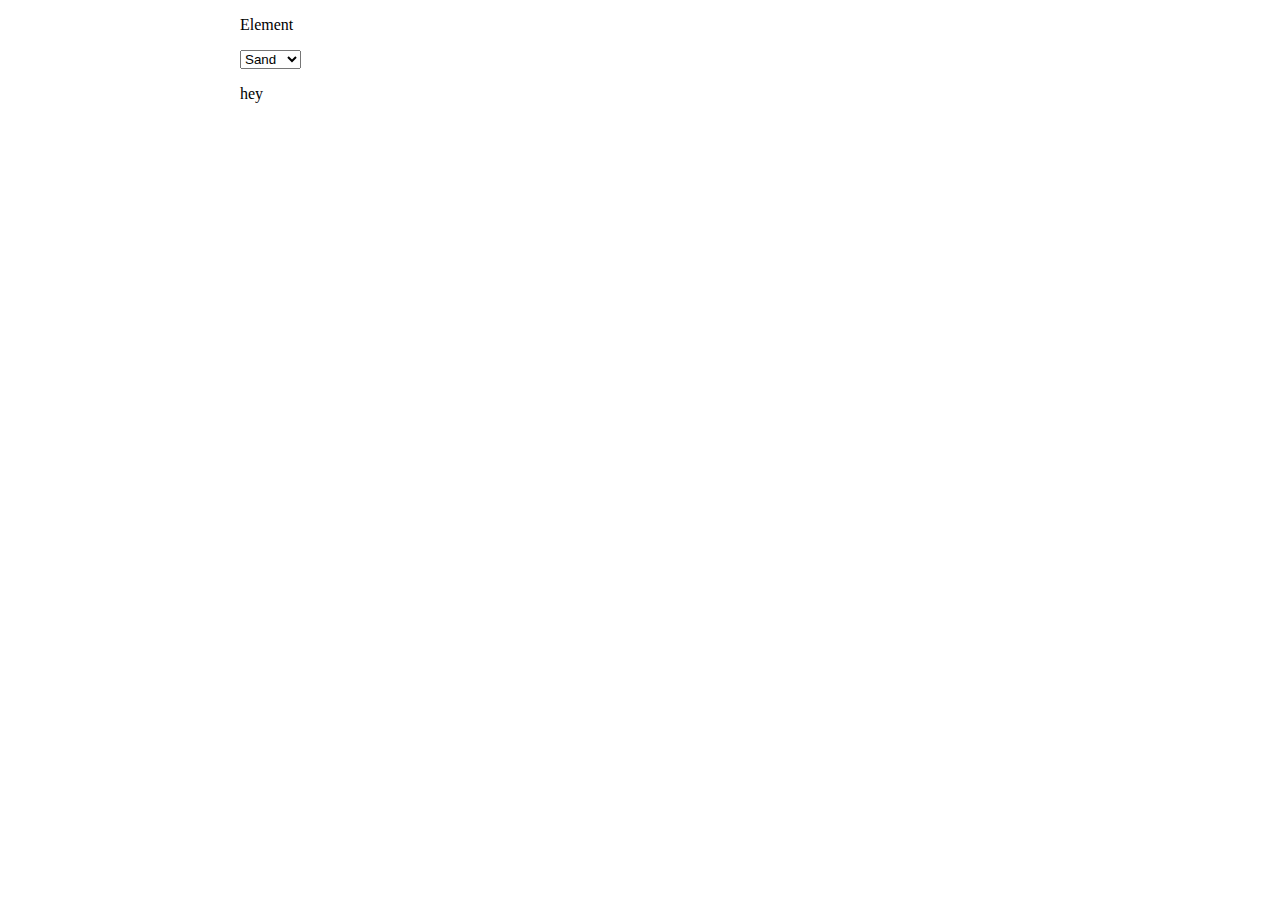
==== index.html @ 1a64e837 "Laptop work" ====
<!DOCTYPE html><html lang="en"><head>
    <script src="library/p5.js"></script>
    <link rel="stylesheet" type="text/css" href="style.css">
    <meta charset="utf-8">

  </head>
  <body>
    <script src="env.js"></script>
    <script src="particle.js"></script>
    <script src="sketch.js"></script>
    <p>Element</p>
		<select id="element">
		  <option value="sand">Sand</option>
		  <option value="rock">Rock</option>
      <option value="water">Water</option>
      <option value="steam">Steam</option>
      <option value="void">Void</option>
		</select>
    <p id="framerate">hey</p>
    <p id="total"></p>
    <div id="canvas-div"></div>
  </body>
</html>
---- style.css ----
html, body {
  margin-left: auto;
  margin-right: auto;
  width: 800px;
  padding: 0;
}
canvas {
  display: block;
}
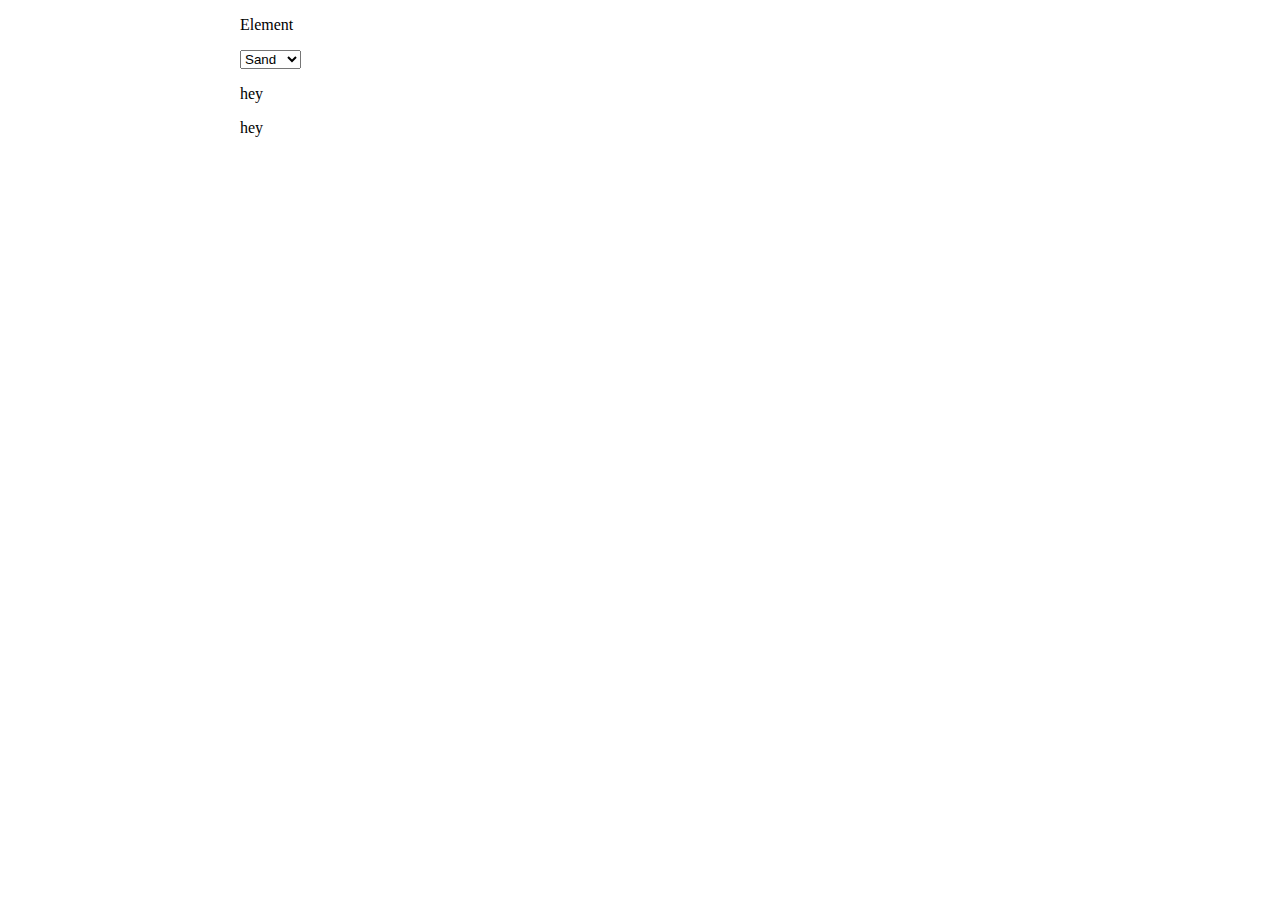
==== commit d0e4a4b6: "Second layer for movable particles" ====
--- a/index.html
+++ b/index.html
@@ -11,13 +11,15 @@
     <p>Element</p>
 		<select id="element">
 		  <option value="sand">Sand</option>
-		  <option value="rock">Rock</option>
+		  <option value="stone">Stone</option>
       <option value="water">Water</option>
       <option value="steam">Steam</option>
       <option value="void">Void</option>
 		</select>
     <p id="framerate">hey</p>
     <p id="total"></p>
+    <p id="posX">hey</p>
+    <p id="posY"></p>
     <div id="canvas-div"></div>
   </body>
 </html>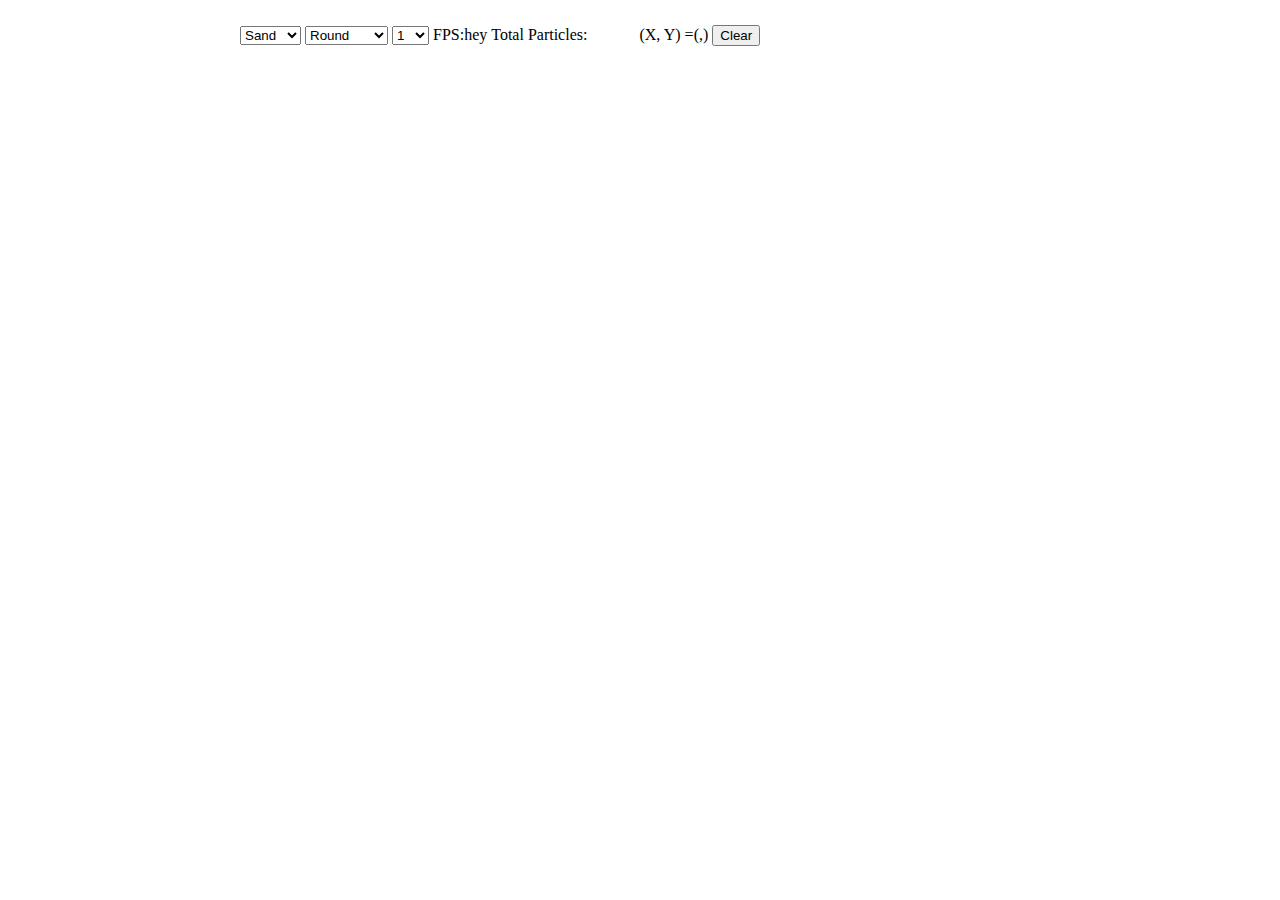
==== commit f4fbc0be: "Added UI elements" ====
--- a/index.html
+++ b/index.html
@@ -8,18 +8,27 @@
     <script src="env.js"></script>
     <script src="particle.js"></script>
     <script src="sketch.js"></script>
-    <p>Element</p>
-		<select id="element">
-		  <option value="sand">Sand</option>
-		  <option value="stone">Stone</option>
-      <option value="water">Water</option>
-      <option value="steam">Steam</option>
-      <option value="void">Void</option>
-		</select>
-    <p id="framerate">hey</p>
-    <p id="total"></p>
-    <p id="posX">hey</p>
-    <p id="posY"></p>
+	<select id="element">
+		<option value="sand">Sand</option>
+		<option value="stone">Stone</option>
+		<option value="water">Water</option>
+		<option value="steam">Steam</option>
+		<option value="void">Void</option>
+	</select>
+	<select id="brushChoice">
+		<option value="false">Round</option>
+		<option value="true">Rectangle</option>
+	</select>
+	<select id="brushSize">
+		<option value="1">1</option>
+		<option value="3">3</option>
+		<option value="5">5</option>
+		<option value="10">10</option>
+	</select>
+    <p>FPS:</p><p id="framerate">hey</p>
+    <p>Total Particles:</p><p id="total"></p>
+    <p>(X, Y) = </p><p>(</p><p id="posX"></p><p>,</p><p id="posY"></p><p>)</p>
+	<button onclick="resetGrid()">Clear</button>
     <div id="canvas-div"></div>
   </body>
 </html>--- a/style.css
+++ b/style.css
@@ -7,3 +7,20 @@
 canvas {
   display: block;
 }
+
+p {
+	display: inline-block;
+}
+
+div {
+	display: inline-block;
+}
+
+#posX , #posY{
+	background-color: lightsalmon;
+}
+
+#total{
+	background-color: lightblue;
+	width: 3em;
+}
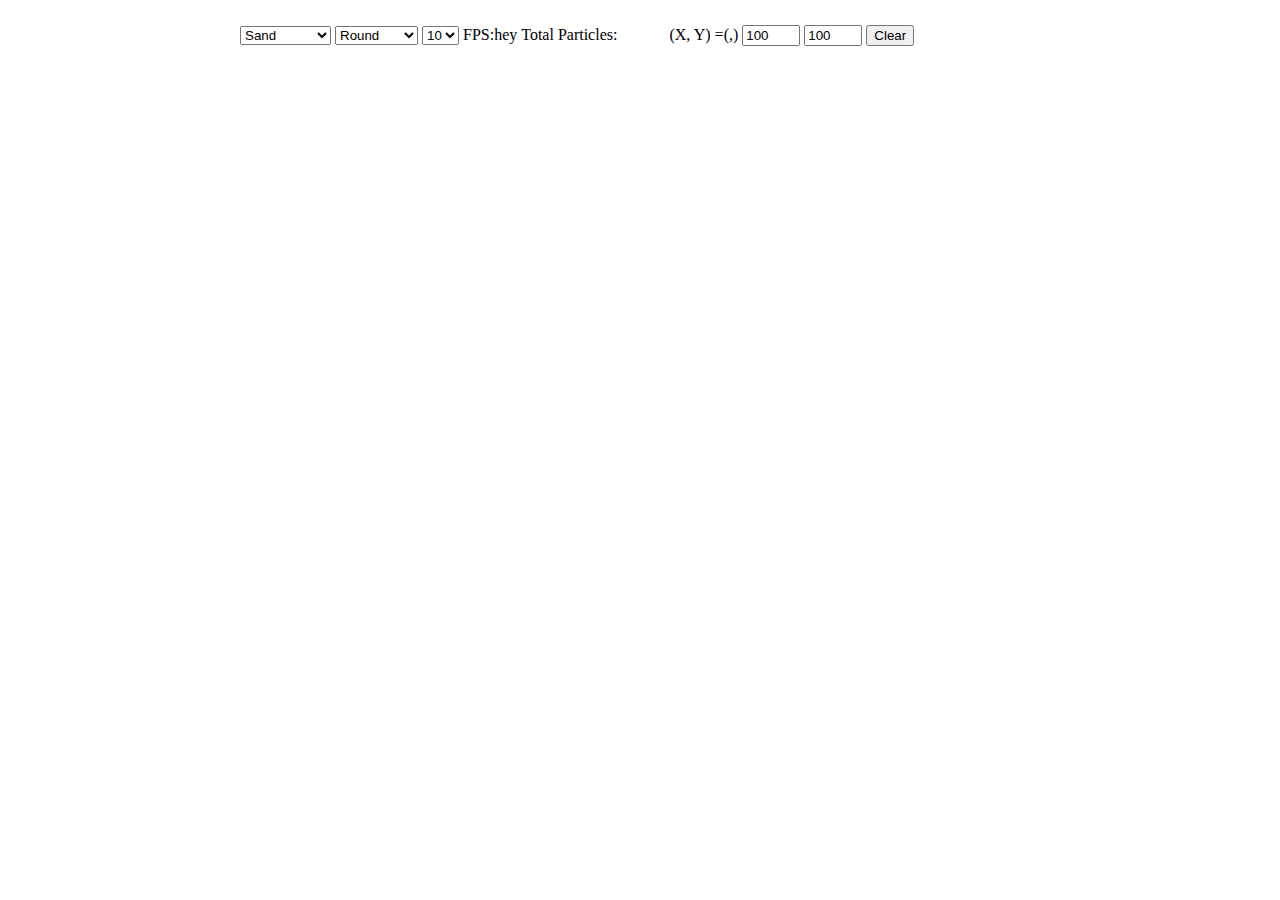
==== commit c7001494: "Big changes, added a lot of elements" ====
--- a/index.html
+++ b/index.html
@@ -7,12 +7,21 @@
   <body>
     <script src="env.js"></script>
     <script src="particle.js"></script>
+	<script src="var.js"></script>
     <script src="sketch.js"></script>
 	<select id="element">
 		<option value="sand">Sand</option>
 		<option value="stone">Stone</option>
+		<option value="wood">Wood</option>
 		<option value="water">Water</option>
 		<option value="steam">Steam</option>
+		<option value="fire">Fire</option>
+		<option value="dirt">Dirt</option>
+		<option value="oil">Oil</option>
+		<option value="gas">Gas</option>
+		<option value="acid">Acid</option>
+		<option value="gunpowder">Gunpowder</option>
+		<option value="lava">Lava</option>
 		<option value="void">Void</option>
 	</select>
 	<select id="brushChoice">
@@ -20,14 +29,16 @@
 		<option value="true">Rectangle</option>
 	</select>
 	<select id="brushSize">
-		<option value="1">1</option>
+		<option value="0">1</option>
 		<option value="3">3</option>
 		<option value="5">5</option>
-		<option value="10">10</option>
+		<option value="10" selected>10</option>
 	</select>
     <p>FPS:</p><p id="framerate">hey</p>
     <p>Total Particles:</p><p id="total"></p>
     <p>(X, Y) = </p><p>(</p><p id="posX"></p><p>,</p><p id="posY"></p><p>)</p>
+	<input type="text" id="gridWidth" value="100"></input>
+	<input type="text" id="gridHeight" value="100"></input>
 	<button onclick="resetGrid()">Clear</button>
     <div id="canvas-div"></div>
   </body>
--- a/style.css
+++ b/style.css
@@ -24,3 +24,7 @@
 	background-color: lightblue;
 	width: 3em;
 }
+
+#gridWidth, #gridHeight{
+  width: 50px;
+}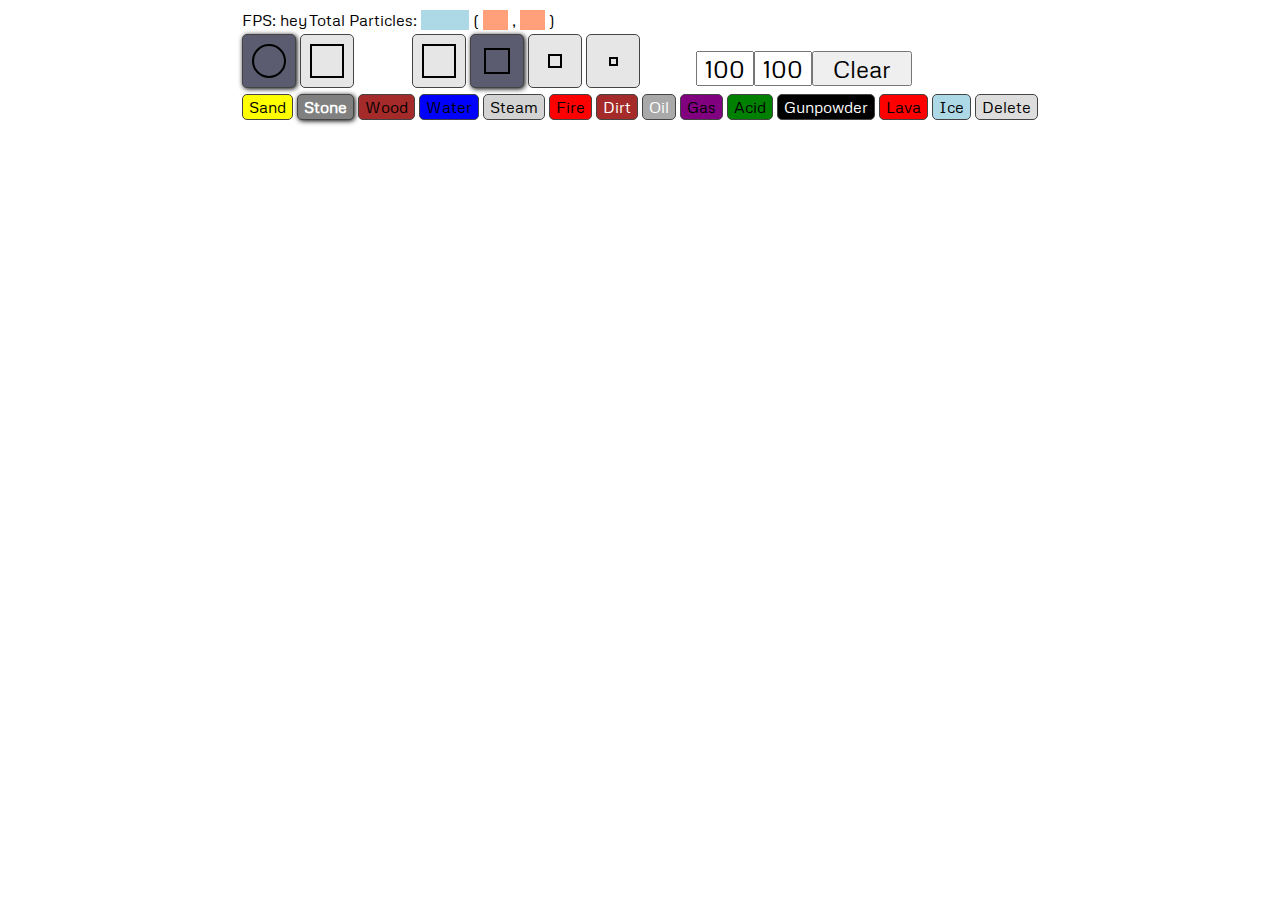
==== commit a902f885: "new UI" ====
--- a/index.html
+++ b/index.html
@@ -9,7 +9,7 @@
     <script src="particle.js"></script>
 	<script src="var.js"></script>
     <script src="sketch.js"></script>
-	<select id="element">
+	<!-- <select id="element">
 		<option value="sand">Sand</option>
 		<option value="stone">Stone</option>
 		<option value="wood">Wood</option>
@@ -22,24 +22,78 @@
 		<option value="acid">Acid</option>
 		<option value="gunpowder">Gunpowder</option>
 		<option value="lava">Lava</option>
+		<option value="ice">Ice</option>
 		<option value="void">Void</option>
-	</select>
-	<select id="brushChoice">
-		<option value="false">Round</option>
-		<option value="true">Rectangle</option>
-	</select>
-	<select id="brushSize">
-		<option value="0">1</option>
-		<option value="3">3</option>
-		<option value="5">5</option>
-		<option value="10" selected>10</option>
-	</select>
-    <p>FPS:</p><p id="framerate">hey</p>
-    <p>Total Particles:</p><p id="total"></p>
-    <p>(X, Y) = </p><p>(</p><p id="posX"></p><p>,</p><p id="posY"></p><p>)</p>
-	<input type="text" id="gridWidth" value="100"></input>
-	<input type="text" id="gridHeight" value="100"></input>
-	<button onclick="resetGrid()">Clear</button>
+	</select> -->
+	<div class="data">
+		<p>FPS:</p><p id="framerate">hey</p>
+		<p>Total Particles:</p><p id="total"></p>
+		<p>(</p><p id="posX"></p><p>,</p><p id="posY"></p><p>)</p>
+	</div>
+	<br>
+	<div class="brush-select">
+		<input type="radio" id="round-radio" name="brushChoice" value="round" checked>
+		<label for="round-radio">
+			<span id="round-span"></span>
+		</label>
+		<input type="radio" id="rect-radio" name="brushChoice" value="rect">
+		<label for="rect-radio">
+			<span id="rect-span"></span>
+		</label>
+	</div>
+	<div class="brush-size" id="brush-size">
+		<input type="radio" id="size-10" name="brushSize" value="10">
+		<label for="size-10">
+			<span id="size-10-span"></span>
+		</label>
+		<input type="radio" id="size-5" name="brushSize" value="5"checked>
+		<label for="size-5">
+			<span id="size-5-span"></span>
+		</label>
+		<input type="radio" id="size-3" name="brushSize" value="3">
+		<label for="size-3">
+			<span id="size-3-span"></span>
+		</label>
+		<input type="radio" id="size-1" name="brushSize" value="0">
+		<label for="size-1">
+			<span id="size-1-span"></span>
+		</label>
+	</div>
+	<div class="reset-button">
+		<input type="text" id="gridWidth" value="100"></input>
+		<input type="text" id="gridHeight" value="100"></input>
+		<button id="reset-button" onclick="resetGrid()">Clear</button>
+	</div>
+	<div class="radio-button">
+		<input type="radio" id="sand" name="element" value="sand">
+		<label id="sand-label" for="sand">Sand</label>
+		<input type="radio" id="stone"name="element" value="stone" checked>
+		<label id="stone-label" for="stone">Stone</label>
+		<input type="radio" id="wood" name="element" value="wood">
+		<label id="wood-label"for="wood">Wood</label>
+		<input type="radio" id="water" name="element" value="water">
+		<label id="water-label" for="water">Water</label>
+		<input type="radio" id="steam" name="element" value="steam">
+		<label id="steam-label" for="steam">Steam</label>
+		<input type="radio" id="fire" name="element" value="fire">
+		<label id="fire-label" for="fire">Fire</label>
+		<input type="radio" id="dirt" name="element" value="dirt">
+		<label id="dirt-label" for="dirt">Dirt</label>
+		<input type="radio" id="oil" name="element" value="oil">
+		<label id="oil-label" for="oil">Oil</label>
+		<input type="radio" id="gas" name="element" value="gas">
+		<label id="gas-label" for="gas">Gas</label>
+		<input type="radio" id="acid" name="element" value="acid">
+		<label id="acid-label" for="acid">Acid</label>
+		<input type="radio" id="gunpowder" name="element" value="gunpowder">
+		<label id="gunpowder-label" for="gunpowder">Gunpowder</label>
+		<input type="radio" id="lava" name="element" value="lava">
+		<label id="lava-label" for="lava">Lava</label>
+		<input type="radio" id="ice" name="element" value="ice">
+		<label id="ice-label" for="ice">Ice</label>
+		<input type="radio" id="void" name="element" value="void">
+		<label for="void">Delete</label>
+	</div>
     <div id="canvas-div"></div>
   </body>
 </html>--- a/style.css
+++ b/style.css
@@ -1,23 +1,44 @@
+@import url('https://fonts.googleapis.com/css2?family=Metrophobic&display=swap');
+
+:root{
+	--sand-color: yellow;
+	--stone-color: gray;
+	--wood-color: brown;
+	--water-color: blue;
+	--steam-color: lightgray;
+	--fire-color: red;
+	--dirt-color: brown;
+	--oil-color: darkgrey;
+	--gas-color: purple;
+	--acid-color: green;
+	--gunpowder-color: black;
+	--lava-color: red;
+	--ice-color: lightblue;
+}
+
 html, body {
-  margin-left: auto;
-  margin-right: auto;
-  width: 800px;
-  padding: 0;
-}
+	font-family: 'Metrophobic', sans-serif;
+    font-size: 16px;
+	margin-left: auto;
+	margin-right: auto;
+	width: 800px;
+	padding: 0;
+}
+
 canvas {
-  display: block;
-}
-
-p {
-	display: inline-block;
+  display: flex;
 }
 
 div {
-	display: inline-block;
+	display: inline-flex;
 }
 
 #posX , #posY{
 	background-color: lightsalmon;
+}
+
+#framerate, #posX, #posY{
+	width: 25px;
 }
 
 #total{
@@ -25,6 +46,164 @@
 	width: 3em;
 }
 
-#gridWidth, #gridHeight{
+p {
+	margin:2px;
+}
+
+#gridWidth, #gridHeight, #reset-button{
   width: 50px;
-}+  font-size: 24px;
+  font-family: 'Metrophobic', sans-serif;
+  text-align: center;
+}
+
+.reset-button{
+	padding-left: 50px;
+}
+
+#reset-button{
+	width:100px;
+}
+.radio-button, .brush-select, .brush-size{
+	display: inline-flex;
+}
+
+.radio-button{
+	padding-top: 2px;
+	padding-bottom: 2px;
+}
+
+.brush-size{
+	padding-left: 50px;
+}
+.radio-button input[type="radio"], .brush-select input[type="radio"], .brush-size input[type="radio"]{
+	opacity: 0;
+	position: fixed;
+	width: 0;
+}
+
+.radio-button label, .brush-select label, .brush-size label{
+	display: inline-block;
+	background-color: #ddd;
+	padding: 2px 6px;
+    border: 1px solid #444;
+    border-radius: 5px;
+	user-select: none; 
+	margin: 2px;
+}
+
+.brush-select label, .brush-size label{
+	width: 50px;
+	height: 50px;
+	padding: 1px;
+	margin: 2px;
+	display: flex;
+	justify-content: center;
+	align-items: center;
+	background-color: hsl(0, 0%, 90%);
+}
+
+.radio-button input[type="radio"]:checked + label {
+	font-weight: bolder;
+	background-color: hsl(240, 10%, 40%);;
+	box-shadow: 1px 1px 5px black;
+}
+
+.brush-select input[type="radio"]:checked + label, .brush-size input[type="radio"]:checked + label{
+	background-color: hsl(240, 10%, 40%);
+	box-shadow: 1px 1px 5px black;
+}
+
+#rect-span, #round-span, #size-1-span, #size-3-span, #size-5-span, #size-10-span{
+	width: 30px;
+	height: 30px;
+    border: 2px solid black;
+}
+
+#round-span{
+	border-radius: 100%;
+}
+
+#size-1{
+	padding-left:20px;
+}
+
+#size-1-span {
+	width: 10%;
+	height: 10%;
+}
+
+#size-3-span {
+	width: 20%;
+	height: 20%;
+}
+
+#size-5-span {
+	width: 45%;
+	height: 45%;
+}
+
+#size-10-span {
+	width: 60%;
+	height: 60%;
+}
+
+#gunpowder-label, #dirt-label, #oil-label, #stone-label{
+	color:white;
+}
+
+.radio-button input[type="radio"]:hover + label {
+	box-shadow: 1px 1px 5px;
+}
+
+#sand-label{
+	background-color: var(--sand-color);
+}
+
+#stone-label{
+	background-color: var(--stone-color);
+}
+
+#wood-label{
+	background-color: var(--wood-color);
+}
+
+#water-label{
+	background-color: var(--water-color);
+}
+
+#steam-label{
+	background-color: var(--steam-color);
+}
+
+#fire-label{
+	background-color: var(--fire-color);
+}
+
+#dirt-label{
+	background-color: var(--dirt-color);
+}
+
+#oil-label{
+	background-color: var(--oil-color);
+}
+
+#gas-label{
+	background-color: var(--gas-color);
+}
+
+#acid-label{
+	background-color: var(--acid-color);
+}
+
+#gunpowder-label{
+	background-color: var(--gunpowder-color);
+}
+
+#lava-label{
+	background-color: var(--lava-color);
+}
+
+#ice-label{
+	background-color: var(--ice-color);
+}
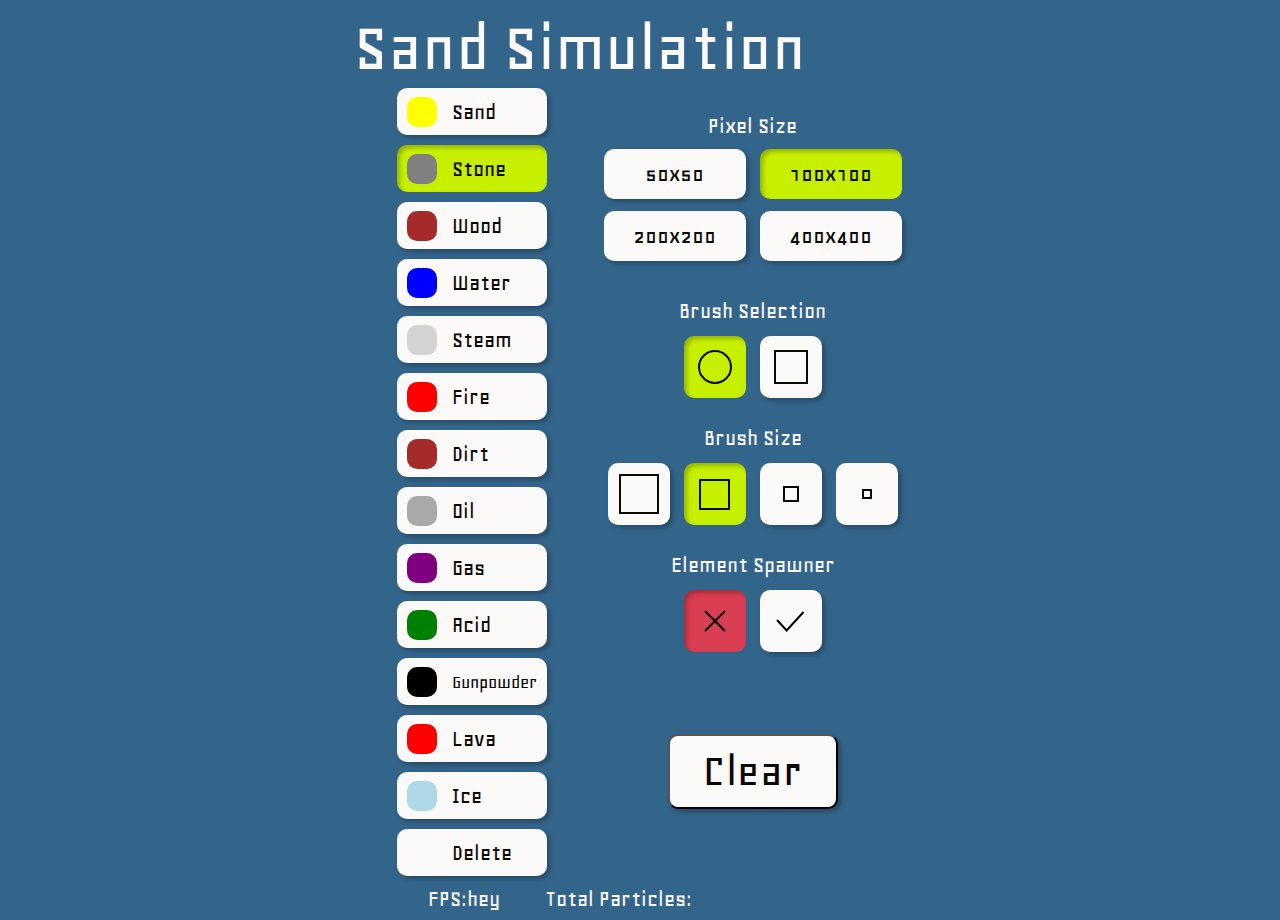
==== commit ef5bf2c3: "Added new permanent UI" ====
--- a/index.html
+++ b/index.html
@@ -9,91 +9,169 @@
     <script src="particle.js"></script>
 	<script src="var.js"></script>
     <script src="sketch.js"></script>
-	<!-- <select id="element">
-		<option value="sand">Sand</option>
-		<option value="stone">Stone</option>
-		<option value="wood">Wood</option>
-		<option value="water">Water</option>
-		<option value="steam">Steam</option>
-		<option value="fire">Fire</option>
-		<option value="dirt">Dirt</option>
-		<option value="oil">Oil</option>
-		<option value="gas">Gas</option>
-		<option value="acid">Acid</option>
-		<option value="gunpowder">Gunpowder</option>
-		<option value="lava">Lava</option>
-		<option value="ice">Ice</option>
-		<option value="void">Void</option>
-	</select> -->
-	<div class="data">
-		<p>FPS:</p><p id="framerate">hey</p>
-		<p>Total Particles:</p><p id="total"></p>
-		<p>(</p><p id="posX"></p><p>,</p><p id="posY"></p><p>)</p>
+	<div class="title-container">
+		<span>Sand Simulation</span>
 	</div>
-	<br>
-	<div class="brush-select">
-		<input type="radio" id="round-radio" name="brushChoice" value="round" checked>
-		<label for="round-radio">
-			<span id="round-span"></span>
-		</label>
-		<input type="radio" id="rect-radio" name="brushChoice" value="rect">
-		<label for="rect-radio">
-			<span id="rect-span"></span>
-		</label>
+	<div class="content-container">
+		<div class="left-container">
+			<div class="radio-button">
+				<input type="radio" id="sand" name="element" value="sand">
+				<label id="sand-label" for="sand">
+					<div class="element-rect"></div>
+					<div class="text-button-left">Sand</div>
+				</label>
+				<input type="radio" id="stone"name="element" value="stone" checked>
+				<label id="stone-label" for="stone">
+					<div class="element-rect"></div>
+					<div class="text-button-left">Stone</div>
+				</label>
+				<input type="radio" id="wood" name="element" value="wood">
+				<label id="wood-label"for="wood">
+					<div class="element-rect"></div>
+					<div class="text-button-left">Wood</div>
+				</label>
+				<input type="radio" id="water" name="element" value="water">
+				<label id="water-label" for="water">
+					<div class="element-rect"></div>
+					<div class="text-button-left">Water</div>
+				</label>
+				<input type="radio" id="steam" name="element" value="steam">
+				<label id="steam-label" for="steam">
+					<div class="element-rect"></div>
+					<div class="text-button-left">Steam</div>
+				</label>
+				<input type="radio" id="fire" name="element" value="fire">
+				<label id="fire-label" for="fire">
+					<div class="element-rect"></div>
+					<div class="text-button-left">Fire</div>
+				</label>
+				<input type="radio" id="dirt" name="element" value="dirt">
+				<label id="dirt-label" for="dirt">
+					<div class="element-rect"></div>
+					<div class="text-button-left">Dirt</div>
+				</label>
+				<input type="radio" id="oil" name="element" value="oil">
+				<label id="oil-label" for="oil">
+					<div class="element-rect"></div>
+					<div class="text-button-left">Oil</div>
+				</label>
+				<input type="radio" id="gas" name="element" value="gas">
+				<label id="gas-label" for="gas">
+					<div class="element-rect"></div>
+					<div class="text-button-left">Gas</div>
+				</label>
+				<input type="radio" id="acid" name="element" value="acid">
+				<label id="acid-label" for="acid">
+					<div class="element-rect"></div>
+					<div class="text-button-left">Acid</div>
+				</label>
+				<input type="radio" id="gunpowder" name="element" value="gunpowder">
+				<label id="gunpowder-label" for="gunpowder">
+					<div class="element-rect"></div>
+					<div class="text-button-left">Gunpowder</div>
+				</label>
+				<input type="radio" id="lava" name="element" value="lava">
+				<label id="lava-label" for="lava">
+					<div class="element-rect"></div>
+					<div class="text-button-left">Lava</div>
+				</label>
+				<input type="radio" id="ice" name="element" value="ice">
+				<label id="ice-label" for="ice">
+					<div class="element-rect"></div>
+					<div class="text-button-left">Ice</div>
+				</label>
+				<input type="radio" id="void" name="element" value="void">
+					<label for="void">
+						<div class="element-rect"></div>
+						<div class="text-button-left">Delete</div>
+					</label>
+			</div>
+		</div>
+		<div class="middle-container">
+			<div id="canvas-div"></div>
+		</div>
+		<div class="right-container">
+			<div class="right-container-title">Pixel Size</div>
+			<div class="pixel-size">
+				<div class="left-side">
+					<input type="radio" id="50" name="pixelSize" value="50">
+					<label id="50-label" for="50">
+						<div>50x50</div>
+					</label>
+					<input type="radio" id="200" name="pixelSize" value="200">
+					<label id="200-label" for="200">
+						<div>200x200</div>
+					</label>
+				</div>
+				<div class="right-side">
+					<input type="radio" id="100" name="pixelSize" value="100" checked>
+					<label id="100-label" for="100">
+						<div>100x100</div>
+					</label>
+					<input type="radio" id="400" name="pixelSize" value="400">
+					<label id="400-label" for="400">
+						<div>400x400</div>
+					</label>
+				</div>
+			</div>
+			<div class="right-container-title">Brush Selection</div>
+			<div class="brush-select">
+				<input type="radio" id="round-radio" name="brushChoice" value="round" checked>
+				<label for="round-radio">
+					<span id="round-span"></span>
+				</label>
+				<input type="radio" id="rect-radio" name="brushChoice" value="rect">
+				<label for="rect-radio">
+					<span id="rect-span"></span>
+				</label>
+			</div>
+			<div class="right-container-title">Brush Size</div>
+			<div class="brush-size" id="brush-size">
+				<input type="radio" id="size-10" name="brushSize" value="10">
+				<label for="size-10">
+					<span id="size-10-span"></span>
+				</label>
+				<input type="radio" id="size-5" name="brushSize" value="5"checked>
+				<label for="size-5">
+					<span id="size-5-span"></span>
+				</label>
+				<input type="radio" id="size-3" name="brushSize" value="3">
+				<label for="size-3">
+					<span id="size-3-span"></span>
+				</label>
+				<input type="radio" id="size-1" name="brushSize" value="0">
+				<label for="size-1">
+					<span id="size-1-span"></span>
+				</label>
+			</div>
+			<div class="right-container-title">Element Spawner</div>
+			<div class="brush-select">
+				<input type="radio" id="no-radio" name="elementSpawner" value="false" checked>
+				<label for="no-radio">
+					<svg width="22" height="22" viewBox="0 0 22 22" fill="none" xmlns="http://www.w3.org/2000/svg">
+						<path d="M1 21L11 11M21 1L11 11M11 11L1 1L21 21" stroke="black" stroke-width="2"/>
+						</svg>	
+				</label>
+				<input type="radio" id="yes-radio" name="elementSpawner" value="true">
+				<label for="yes-radio">
+					<svg width="29" height="21" viewBox="0 0 29 21" fill="none" xmlns="http://www.w3.org/2000/svg">
+						<path d="M1 9L10.6111 19.5L27.5 1" stroke="black" stroke-width="2"/>
+						</svg>
+						
+				</label>
+			</div>
+			<div class="reset-button">
+				<button id="reset-button" onclick="resetGrid()">Clear</button>
+			</div>
+		</div>
 	</div>
-	<div class="brush-size" id="brush-size">
-		<input type="radio" id="size-10" name="brushSize" value="10">
-		<label for="size-10">
-			<span id="size-10-span"></span>
-		</label>
-		<input type="radio" id="size-5" name="brushSize" value="5"checked>
-		<label for="size-5">
-			<span id="size-5-span"></span>
-		</label>
-		<input type="radio" id="size-3" name="brushSize" value="3">
-		<label for="size-3">
-			<span id="size-3-span"></span>
-		</label>
-		<input type="radio" id="size-1" name="brushSize" value="0">
-		<label for="size-1">
-			<span id="size-1-span"></span>
-		</label>
+	<div class="meta-data">
+		<div>
+			FPS:<span id="framerate">hey</span>
+			Total Particles:<span id="total"></span>
+		</div>
 	</div>
-	<div class="reset-button">
-		<input type="text" id="gridWidth" value="100"></input>
-		<input type="text" id="gridHeight" value="100"></input>
-		<button id="reset-button" onclick="resetGrid()">Clear</button>
-	</div>
-	<div class="radio-button">
-		<input type="radio" id="sand" name="element" value="sand">
-		<label id="sand-label" for="sand">Sand</label>
-		<input type="radio" id="stone"name="element" value="stone" checked>
-		<label id="stone-label" for="stone">Stone</label>
-		<input type="radio" id="wood" name="element" value="wood">
-		<label id="wood-label"for="wood">Wood</label>
-		<input type="radio" id="water" name="element" value="water">
-		<label id="water-label" for="water">Water</label>
-		<input type="radio" id="steam" name="element" value="steam">
-		<label id="steam-label" for="steam">Steam</label>
-		<input type="radio" id="fire" name="element" value="fire">
-		<label id="fire-label" for="fire">Fire</label>
-		<input type="radio" id="dirt" name="element" value="dirt">
-		<label id="dirt-label" for="dirt">Dirt</label>
-		<input type="radio" id="oil" name="element" value="oil">
-		<label id="oil-label" for="oil">Oil</label>
-		<input type="radio" id="gas" name="element" value="gas">
-		<label id="gas-label" for="gas">Gas</label>
-		<input type="radio" id="acid" name="element" value="acid">
-		<label id="acid-label" for="acid">Acid</label>
-		<input type="radio" id="gunpowder" name="element" value="gunpowder">
-		<label id="gunpowder-label" for="gunpowder">Gunpowder</label>
-		<input type="radio" id="lava" name="element" value="lava">
-		<label id="lava-label" for="lava">Lava</label>
-		<input type="radio" id="ice" name="element" value="ice">
-		<label id="ice-label" for="ice">Ice</label>
-		<input type="radio" id="void" name="element" value="void">
-		<label for="void">Delete</label>
-	</div>
-    <div id="canvas-div"></div>
+
+
   </body>
 </html>--- a/style.css
+++ b/style.css
@@ -1,4 +1,4 @@
-@import url('https://fonts.googleapis.com/css2?family=Metrophobic&display=swap');
+@import url('https://fonts.googleapis.com/css2?family=Geo&display=swap');
 
 :root{
 	--sand-color: yellow;
@@ -14,110 +14,171 @@
 	--gunpowder-color: black;
 	--lava-color: red;
 	--ice-color: lightblue;
-}
-
-html, body {
-	font-family: 'Metrophobic', sans-serif;
-    font-size: 16px;
+
+	--background-color: #33658A;
+	--default-white-color: #FCFAF9;
+	--default-black-color: #0A0903;
+	--select-color: #C7EF00;
+	--default-red-color: #DA3E52;
+	--shadow-color: rgba(0, 0, 0, 0.25);
+	--hover-color: yellow;
+}
+
+html, body, button {
+	font-family: 'Geo', sans-serif;
+    font-size: 24px;
+	background-color: var(--background-color);
+	color: var(--default-black-color);
+}
+
+.title-container{
+	display: flex;
+	justify-content: center;
 	margin-left: auto;
 	margin-right: auto;
-	width: 800px;
-	padding: 0;
-}
-
-canvas {
-  display: flex;
-}
-
-div {
-	display: inline-flex;
-}
-
-#posX , #posY{
-	background-color: lightsalmon;
-}
-
-#framerate, #posX, #posY{
-	width: 25px;
-}
-
-#total{
-	background-color: lightblue;
-	width: 3em;
-}
-
-p {
-	margin:2px;
-}
-
-#gridWidth, #gridHeight, #reset-button{
-  width: 50px;
-  font-size: 24px;
-  font-family: 'Metrophobic', sans-serif;
-  text-align: center;
-}
-
-.reset-button{
-	padding-left: 50px;
-}
-
-#reset-button{
-	width:100px;
-}
-.radio-button, .brush-select, .brush-size{
-	display: inline-flex;
-}
-
-.radio-button{
-	padding-top: 2px;
-	padding-bottom: 2px;
-}
-
-.brush-size{
-	padding-left: 50px;
-}
-.radio-button input[type="radio"], .brush-select input[type="radio"], .brush-size input[type="radio"]{
+	color: var(--default-white-color);
+	font-size: 72px;
+}
+
+.left-container, .right-container {
+	display: block;
+}
+
+.right-container, .middle-container, .left-container{
+	margin-left: 25px;
+}
+
+.content-container{
+	display: flex;
+	margin-left: auto;
+	margin-right: auto;
+	justify-content: center;
+}
+
+.meta-data{
+	display: flex;
+	color: var(--default-white-color);
+	justify-content: center;
+}
+
+.meta-data span {
+	padding-right: 40px;
+}
+
+.meta-data div {
+	margin-right: 120px;
+}
+
+input[type="radio"] {
 	opacity: 0;
 	position: fixed;
 	width: 0;
 }
 
-.radio-button label, .brush-select label, .brush-size label{
-	display: inline-block;
-	background-color: #ddd;
-	padding: 2px 6px;
-    border: 1px solid #444;
-    border-radius: 5px;
-	user-select: none; 
-	margin: 2px;
+label, .reset-button button {
+	display: flex;
+	background-color: var(--default-white-color);
+    border-radius: 10px;
+	user-select: none;
+	box-shadow: 3px 3px 4px var(--shadow-color);
+}
+
+.reset-button {
+	margin-top:80px;
+}
+
+.reset-button-mobile button{
+	background-color: var(--default-white-color);
+	border-radius: 10px;
+}
+
+.reset-button button{
+	width:170px;
+	height:75px;
+	font-size: 48px;
+	align-items: center;
+	justify-content: center;
+}
+
+.radio-button label, .reset-button-mobile button{
+	width: 150px;
+	height: 47px;
+	align-items: center;
+	margin-bottom: 10px;
+}
+
+.element-rect{
+	width: 30px;
+	height: 30px;
+	margin-left: 10px;
+	margin-right: 15px;
+	border-radius: 10px;
 }
 
 .brush-select label, .brush-size label{
-	width: 50px;
-	height: 50px;
+	width: 60px;
+	height: 60px;
 	padding: 1px;
 	margin: 2px;
 	display: flex;
 	justify-content: center;
 	align-items: center;
-	background-color: hsl(0, 0%, 90%);
-}
-
-.radio-button input[type="radio"]:checked + label {
-	font-weight: bolder;
-	background-color: hsl(240, 10%, 40%);;
-	box-shadow: 1px 1px 5px black;
-}
-
-.brush-select input[type="radio"]:checked + label, .brush-size input[type="radio"]:checked + label{
-	background-color: hsl(240, 10%, 40%);
-	box-shadow: 1px 1px 5px black;
+	background-color: var(--default-white-color)
+}
+
+.pixel-size label{
+	width: 142px;
+	height: 50px;
+	/* padding-top: 5px;
+	padding-bottom: 5px; */
+	justify-content: space-evenly;
+	align-items: center;
+	margin-bottom: 12px;
+}
+
+.brush-size label, .brush-select label, .left-side, .right-side{
+	margin-left: 7px;
+	margin-right: 7px;
+}
+
+.pixel-size, .brush-select, .brush-size, .reset-button{
+	display: flex;
+	justify-content: center;
+}
+
+.left-side, .right-side{
+	margin-right: 7px;
+	margin-left: 7px;
+}
+
+.right-container-title {
+	text-align: center;
+	color: var(--default-white-color);
+	margin-bottom: 10px;
+	margin-top: 25px;
+}
+
+:checked + label, :hover + label{
+	background-color: var(--select-color);
+	box-shadow: inset 3px 3px 4px var(--shadow-color);
+}
+
+#no-radio:checked + label, #no-radio:hover + label{
+	background-color: var(--default-red-color);
+}
+
+#gunpowder-label .text-button-left{
+	font-size: 20px;
+}
+
+.title-container span {
+	margin-right: 120px;
 }
 
 #rect-span, #round-span, #size-1-span, #size-3-span, #size-5-span, #size-10-span{
 	width: 30px;
 	height: 30px;
-    border: 2px solid black;
+    border: 2px solid var(--default-black-color);
 }
 
 #round-span{
@@ -148,62 +209,56 @@
 	height: 60%;
 }
 
-#gunpowder-label, #dirt-label, #oil-label, #stone-label{
-	color:white;
-}
-
-.radio-button input[type="radio"]:hover + label {
-	box-shadow: 1px 1px 5px;
-}
-
-#sand-label{
+
+
+#sand-label .element-rect{
 	background-color: var(--sand-color);
 }
 
-#stone-label{
+#stone-label .element-rect{
 	background-color: var(--stone-color);
 }
 
-#wood-label{
+#wood-label .element-rect{
 	background-color: var(--wood-color);
 }
 
-#water-label{
+#water-label .element-rect{
 	background-color: var(--water-color);
 }
 
-#steam-label{
+#steam-label .element-rect{
 	background-color: var(--steam-color);
 }
 
-#fire-label{
+#fire-label .element-rect{
 	background-color: var(--fire-color);
 }
 
-#dirt-label{
+#dirt-label .element-rect{
 	background-color: var(--dirt-color);
 }
 
-#oil-label{
+#oil-label .element-rect{
 	background-color: var(--oil-color);
 }
 
-#gas-label{
+#gas-label .element-rect{ 
 	background-color: var(--gas-color);
 }
 
-#acid-label{
+#acid-label .element-rect{
 	background-color: var(--acid-color);
 }
 
-#gunpowder-label{
+#gunpowder-label .element-rect{
 	background-color: var(--gunpowder-color);
 }
 
-#lava-label{
+#lava-label .element-rect{
 	background-color: var(--lava-color);
 }
 
-#ice-label{
+#ice-label .element-rect{
 	background-color: var(--ice-color);
 }
